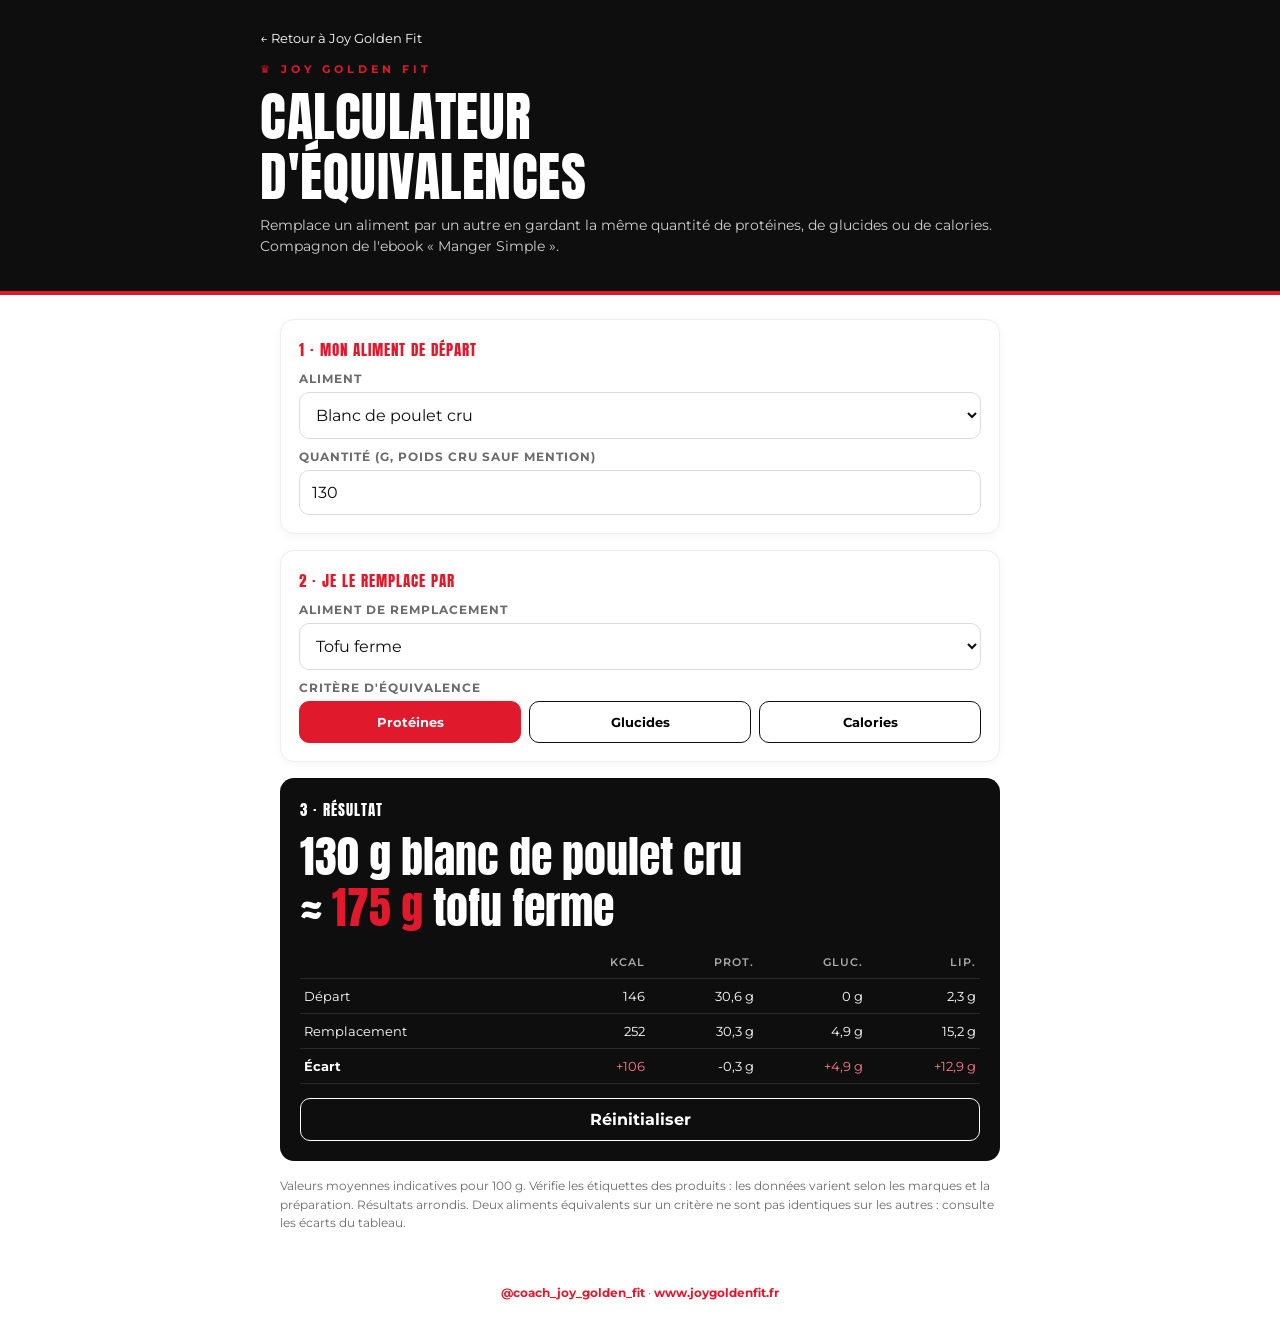
==== equivalences-alimentaires/index.html @ 789da6c4 "Add standalone responsive equivalence calculator page" ====
<!doctype html>
<html lang="fr"><head><meta charset="utf-8"><meta name="viewport" content="width=device-width,initial-scale=1">
<title>Calculateur d'équivalences · Joy Golden Fit</title>
<link rel="preconnect" href="https://fonts.googleapis.com"><link href="https://fonts.googleapis.com/css2?family=Anton&family=Montserrat:wght@400;600;700&display=swap" rel="stylesheet">
<style>
:root{--r:#E1192C;--k:#0E0E0E;--g:#6b6b6b;--l:#f4f1f1}
*{box-sizing:border-box}body{margin:0;font-family:Montserrat,system-ui,sans-serif;color:var(--k);background:#fff}
header{background:var(--k);color:#fff;padding:28px 20px 34px;border-bottom:4px solid var(--r)}
.wrap{max-width:760px;margin:0 auto}
.tag{font-size:11px;letter-spacing:4px;color:var(--r);font-weight:700}
h1{font-family:Anton,Impact,sans-serif;font-weight:400;font-size:clamp(34px,8vw,54px);line-height:1.12;margin:10px 0 8px;letter-spacing:.5px}
header p{color:#cfcfcf;font-size:14px;line-height:1.5;margin:0}
main{padding:24px 20px 40px}
.card{border:1px solid #eee;border-radius:14px;padding:18px;margin-bottom:16px;background:#fff;box-shadow:0 2px 10px rgba(0,0,0,.04)}
.step{font-family:Anton,Impact,sans-serif;color:var(--r);font-size:15px;letter-spacing:1px;margin-bottom:10px}
label{display:block;font-size:12px;font-weight:700;letter-spacing:1px;color:var(--g);margin:10px 0 6px;text-transform:uppercase}
select,input{width:100%;font:inherit;font-size:16px;padding:12px;border:1.5px solid #ddd;border-radius:10px;background:#fff;color:var(--k)}
select:focus,input:focus{outline:none;border-color:var(--r)}
.crit{display:grid;grid-template-columns:repeat(3,1fr);gap:8px}
.crit button{font:inherit;font-weight:700;font-size:13px;padding:12px 6px;border-radius:10px;border:1.5px solid var(--k);background:#fff;cursor:pointer}
.crit button[aria-pressed=true]{background:var(--r);border-color:var(--r);color:#fff}
.res{background:var(--k);color:#fff;border-radius:14px;padding:20px}
.big{font-family:Anton,Impact,sans-serif;font-size:clamp(30px,8vw,44px);line-height:1.15}
.big span{color:var(--r)}
table{width:100%;border-collapse:collapse;margin-top:14px;font-size:14px}
th,td{padding:9px 4px;white-space:nowrap;font-size:13px;text-align:right;border-bottom:1px solid #2a2a2a}th:first-child,td:first-child{text-align:left}
th{color:#aaa;font-size:11px;letter-spacing:1px;font-weight:600}
.pos{color:#ff7a86}.neg{color:#8fd19e}
.reset{margin-top:14px;font:inherit;font-weight:700;background:none;color:#fff;border:1.5px solid #fff;border-radius:10px;padding:11px 16px;cursor:pointer;width:100%}
.note{font-size:12px;color:var(--g);line-height:1.55}
footer{text-align:center;font-size:12px;color:var(--g);padding:0 20px 30px}footer a{color:var(--r);font-weight:700;text-decoration:none}
@media(max-width:420px){th,td{font-size:11px;padding:8px 2px}.res{padding:12px}.crit button{font-size:11px}}
</style></head><body>
<header><div class="wrap"><a href="../index.html" style="display:inline-block;color:white;text-decoration:none;font-size:13px;margin-bottom:16px">← Retour à Joy Golden Fit</a><div class="tag">♛ JOY GOLDEN FIT</div><h1>CALCULATEUR<br>D'ÉQUIVALENCES</h1><p>Remplace un aliment par un autre en gardant la même quantité de protéines, de glucides ou de calories. Compagnon de l'ebook « Manger Simple ».</p></div></header>
<main class="wrap">
<div class="card"><div class="step">1 · MON ALIMENT DE DÉPART</div>
<label for="a">Aliment</label><select id="a"></select>
<label for="q">Quantité (g, poids cru sauf mention)</label><input id="q" type="number" inputmode="decimal" min="1" max="2000" step="any" value="130"></div>
<div class="card"><div class="step">2 · JE LE REMPLACE PAR</div>
<label for="b">Aliment de remplacement</label><select id="b"></select>
<label>Critère d'équivalence</label><div class="crit" role="group"><button type="button" data-c="1" aria-pressed="true">Protéines</button><button type="button" data-c="2" aria-pressed="false">Glucides</button><button type="button" data-c="0" aria-pressed="false">Calories</button></div></div>
<div class="res" aria-live="polite"><div class="step" style="color:#fff">3 · RÉSULTAT</div><div class="big" id="out"></div><div id="warn" class="note" style="color:#ccc;margin-top:6px"></div>
<table><thead><tr><th></th><th>KCAL</th><th>PROT.</th><th>GLUC.</th><th>LIP.</th></tr></thead><tbody id="tb"></tbody></table>
<button class="reset" id="r">Réinitialiser</button></div>
<p class="note" style="margin-top:16px">Valeurs moyennes indicatives pour 100 g. Vérifie les étiquettes des produits : les données varient selon les marques et la préparation. Résultats arrondis. Deux aliments équivalents sur un critère ne sont pas identiques sur les autres : consulte les écarts du tableau.</p>
</main>
<footer><a href="https://www.instagram.com/coach_joy_golden_fit/">@coach_joy_golden_fit</a> · <a href="https://www.joygoldenfit.fr">www.joygoldenfit.fr</a></footer>
<script src="foods.js"></script><script src="app.js"></script>
</body></html>
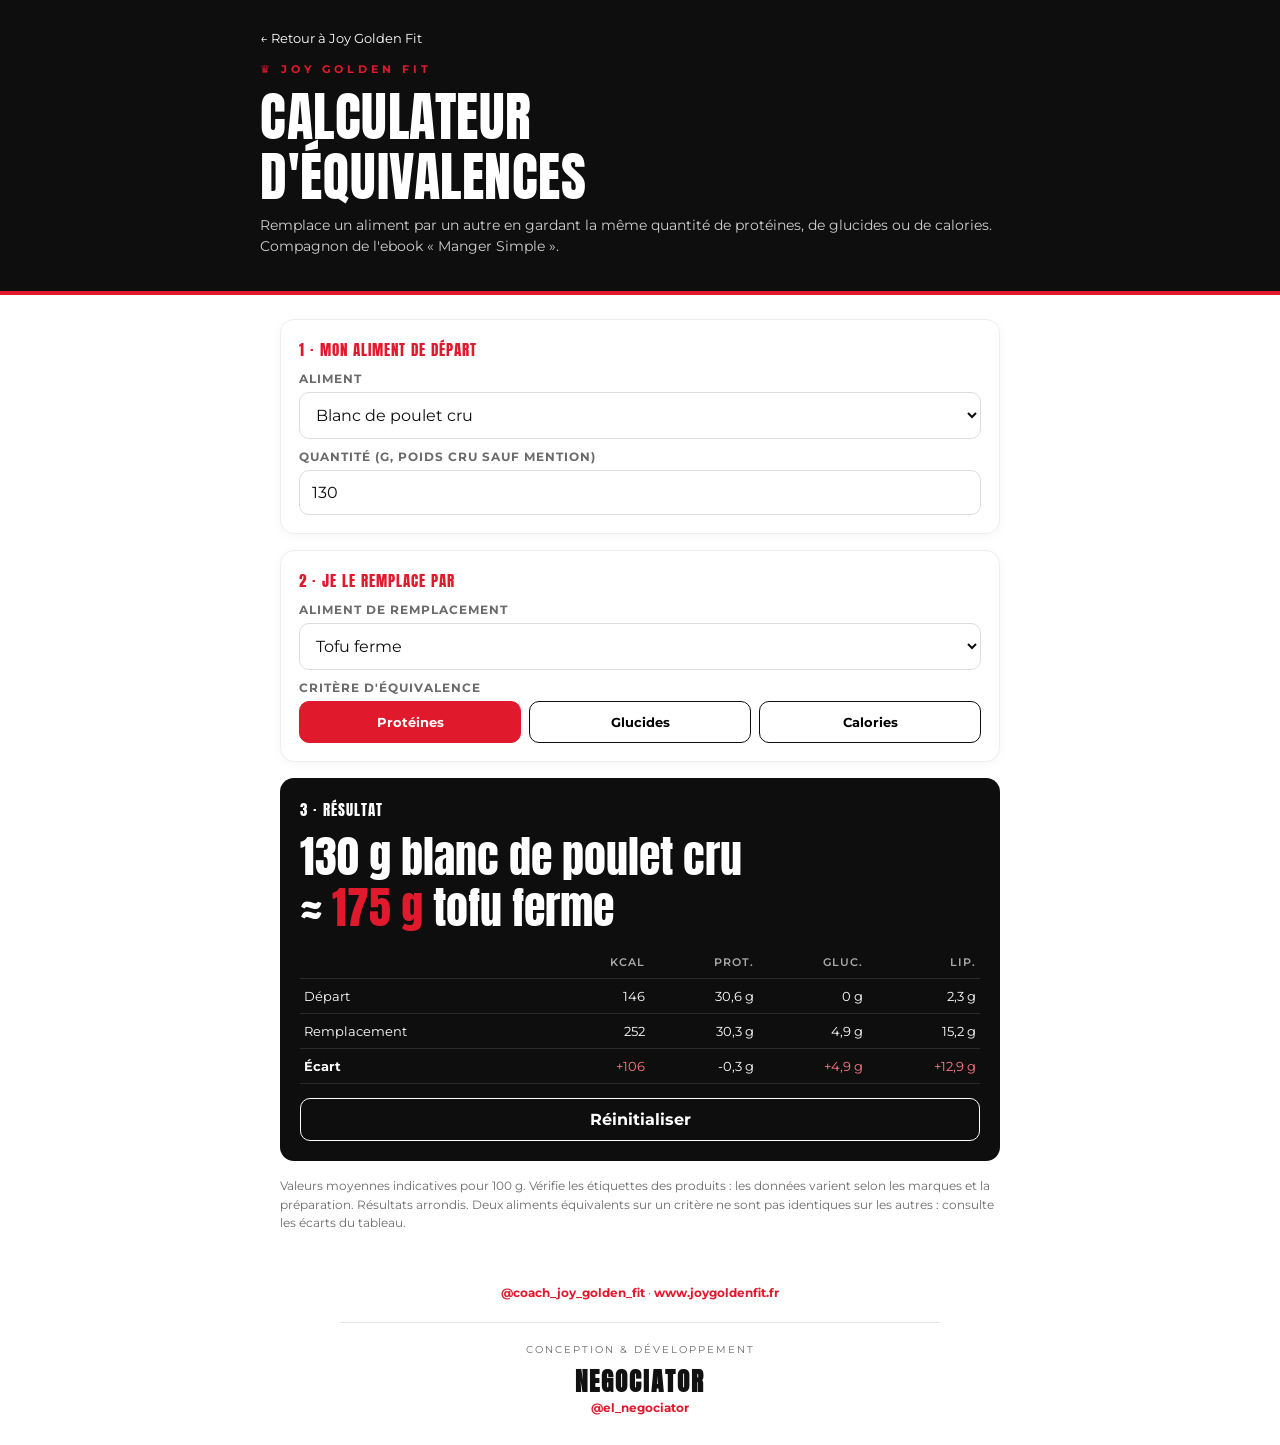
==== commit 05bf54e2: "Credit NEGOCIATOR with Instagram link in calculator footer" ====
--- a/equivalences-alimentaires/index.html
+++ b/equivalences-alimentaires/index.html
@@ -44,6 +44,6 @@
 <button class="reset" id="r">Réinitialiser</button></div>
 <p class="note" style="margin-top:16px">Valeurs moyennes indicatives pour 100 g. Vérifie les étiquettes des produits : les données varient selon les marques et la préparation. Résultats arrondis. Deux aliments équivalents sur un critère ne sont pas identiques sur les autres : consulte les écarts du tableau.</p>
 </main>
-<footer><a href="https://www.instagram.com/coach_joy_golden_fit/">@coach_joy_golden_fit</a> · <a href="https://www.joygoldenfit.fr">www.joygoldenfit.fr</a></footer>
+<footer><a href="https://www.instagram.com/coach_joy_golden_fit/">@coach_joy_golden_fit</a> · <a href="https://www.joygoldenfit.fr">www.joygoldenfit.fr</a><div style="margin:22px auto 0;padding-top:18px;border-top:1px solid #e5e5e5;max-width:600px"><span style="font-size:10px;letter-spacing:2px;text-transform:uppercase">Conception &amp; développement</span><div style="margin-top:7px"><a href="https://www.instagram.com/el_negociator/" target="_blank" rel="noopener noreferrer" style="font-family:Anton,Impact,sans-serif;font-size:25px;letter-spacing:2px;color:#111">NEGOCIATOR</a></div><a href="https://www.instagram.com/el_negociator/" target="_blank" rel="noopener noreferrer">@el_negociator</a></div></footer>
 <script src="foods.js"></script><script src="app.js"></script>
 </body></html>
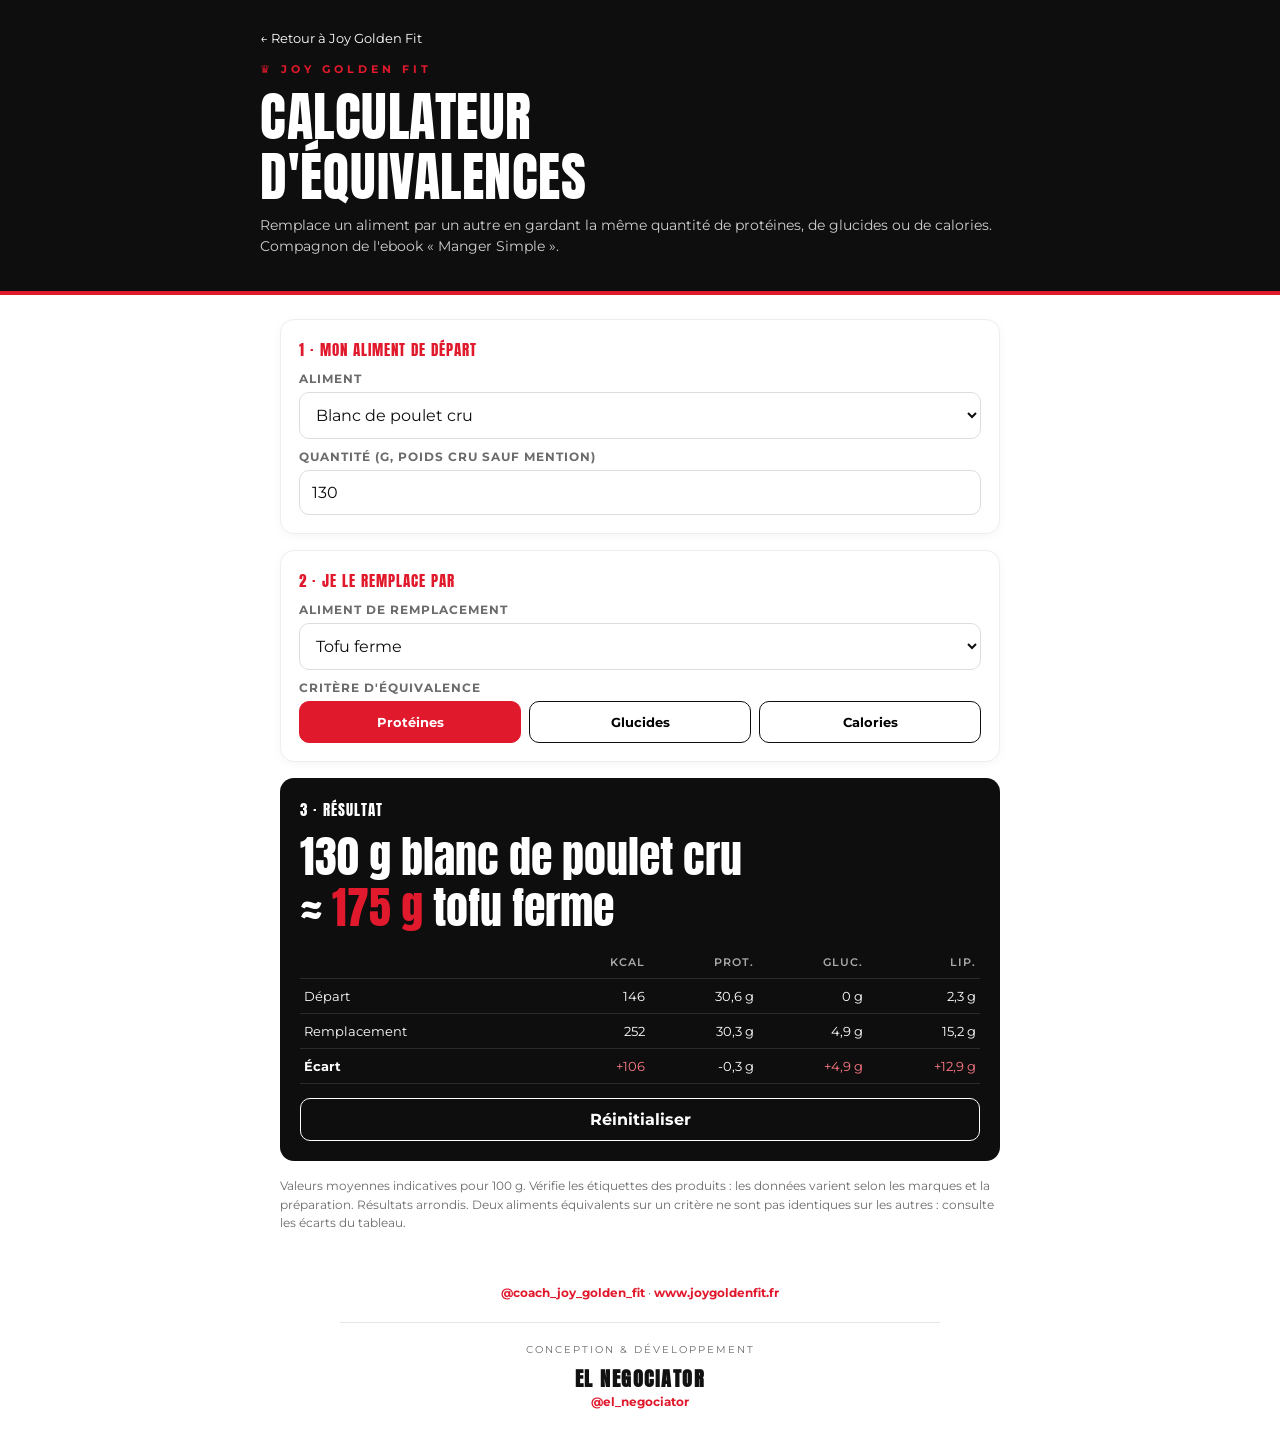
==== commit b05bf079: "Refine credit to EL NEGOCIATOR with smaller premium typography" ====
--- a/equivalences-alimentaires/index.html
+++ b/equivalences-alimentaires/index.html
@@ -44,6 +44,6 @@
 <button class="reset" id="r">Réinitialiser</button></div>
 <p class="note" style="margin-top:16px">Valeurs moyennes indicatives pour 100 g. Vérifie les étiquettes des produits : les données varient selon les marques et la préparation. Résultats arrondis. Deux aliments équivalents sur un critère ne sont pas identiques sur les autres : consulte les écarts du tableau.</p>
 </main>
-<footer><a href="https://www.instagram.com/coach_joy_golden_fit/">@coach_joy_golden_fit</a> · <a href="https://www.joygoldenfit.fr">www.joygoldenfit.fr</a><div style="margin:22px auto 0;padding-top:18px;border-top:1px solid #e5e5e5;max-width:600px"><span style="font-size:10px;letter-spacing:2px;text-transform:uppercase">Conception &amp; développement</span><div style="margin-top:7px"><a href="https://www.instagram.com/el_negociator/" target="_blank" rel="noopener noreferrer" style="font-family:Anton,Impact,sans-serif;font-size:25px;letter-spacing:2px;color:#111">NEGOCIATOR</a></div><a href="https://www.instagram.com/el_negociator/" target="_blank" rel="noopener noreferrer">@el_negociator</a></div></footer>
+<footer><a href="https://www.instagram.com/coach_joy_golden_fit/">@coach_joy_golden_fit</a> · <a href="https://www.joygoldenfit.fr">www.joygoldenfit.fr</a><div style="margin:22px auto 0;padding-top:18px;border-top:1px solid #e5e5e5;max-width:600px"><span style="font-size:10px;letter-spacing:2px;text-transform:uppercase">Conception &amp; développement</span><div style="margin-top:7px"><a href="https://www.instagram.com/el_negociator/" target="_blank" rel="noopener noreferrer" style="font-family:Anton,Impact,sans-serif;font-size:20px;letter-spacing:1.5px;color:#111">EL NEGOCIATOR</a></div><a href="https://www.instagram.com/el_negociator/" target="_blank" rel="noopener noreferrer">@el_negociator</a></div></footer>
 <script src="foods.js"></script><script src="app.js"></script>
 </body></html>
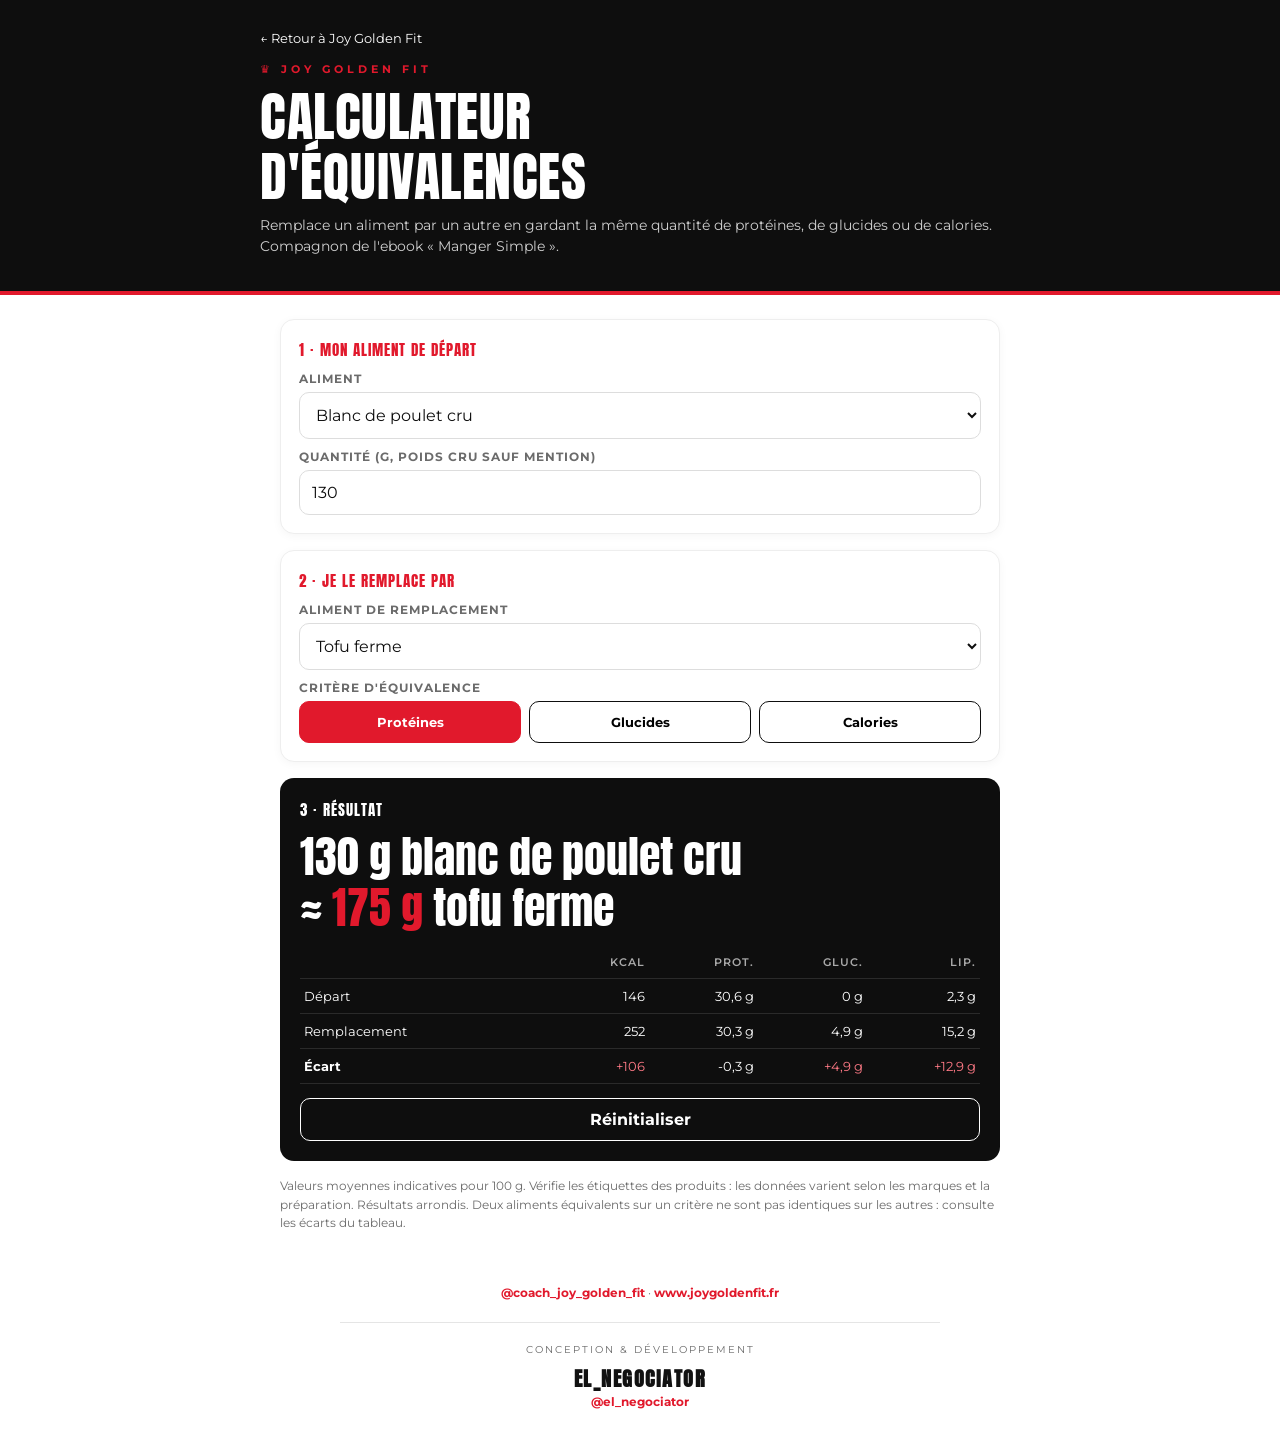
==== commit d70a895d: "Use exact EL_NEGOCIATOR branding in calculator footer" ====
--- a/equivalences-alimentaires/index.html
+++ b/equivalences-alimentaires/index.html
@@ -44,6 +44,6 @@
 <button class="reset" id="r">Réinitialiser</button></div>
 <p class="note" style="margin-top:16px">Valeurs moyennes indicatives pour 100 g. Vérifie les étiquettes des produits : les données varient selon les marques et la préparation. Résultats arrondis. Deux aliments équivalents sur un critère ne sont pas identiques sur les autres : consulte les écarts du tableau.</p>
 </main>
-<footer><a href="https://www.instagram.com/coach_joy_golden_fit/">@coach_joy_golden_fit</a> · <a href="https://www.joygoldenfit.fr">www.joygoldenfit.fr</a><div style="margin:22px auto 0;padding-top:18px;border-top:1px solid #e5e5e5;max-width:600px"><span style="font-size:10px;letter-spacing:2px;text-transform:uppercase">Conception &amp; développement</span><div style="margin-top:7px"><a href="https://www.instagram.com/el_negociator/" target="_blank" rel="noopener noreferrer" style="font-family:Anton,Impact,sans-serif;font-size:20px;letter-spacing:1.5px;color:#111">EL NEGOCIATOR</a></div><a href="https://www.instagram.com/el_negociator/" target="_blank" rel="noopener noreferrer">@el_negociator</a></div></footer>
+<footer><a href="https://www.instagram.com/coach_joy_golden_fit/">@coach_joy_golden_fit</a> · <a href="https://www.joygoldenfit.fr">www.joygoldenfit.fr</a><div style="margin:22px auto 0;padding-top:18px;border-top:1px solid #e5e5e5;max-width:600px"><span style="font-size:10px;letter-spacing:2px;text-transform:uppercase">Conception &amp; développement</span><div style="margin-top:7px"><a href="https://www.instagram.com/el_negociator/" target="_blank" rel="noopener noreferrer" style="font-family:Anton,Impact,sans-serif;font-size:20px;letter-spacing:1.5px;color:#111">EL_NEGOCIATOR</a></div><a href="https://www.instagram.com/el_negociator/" target="_blank" rel="noopener noreferrer">@el_negociator</a></div></footer>
 <script src="foods.js"></script><script src="app.js"></script>
 </body></html>
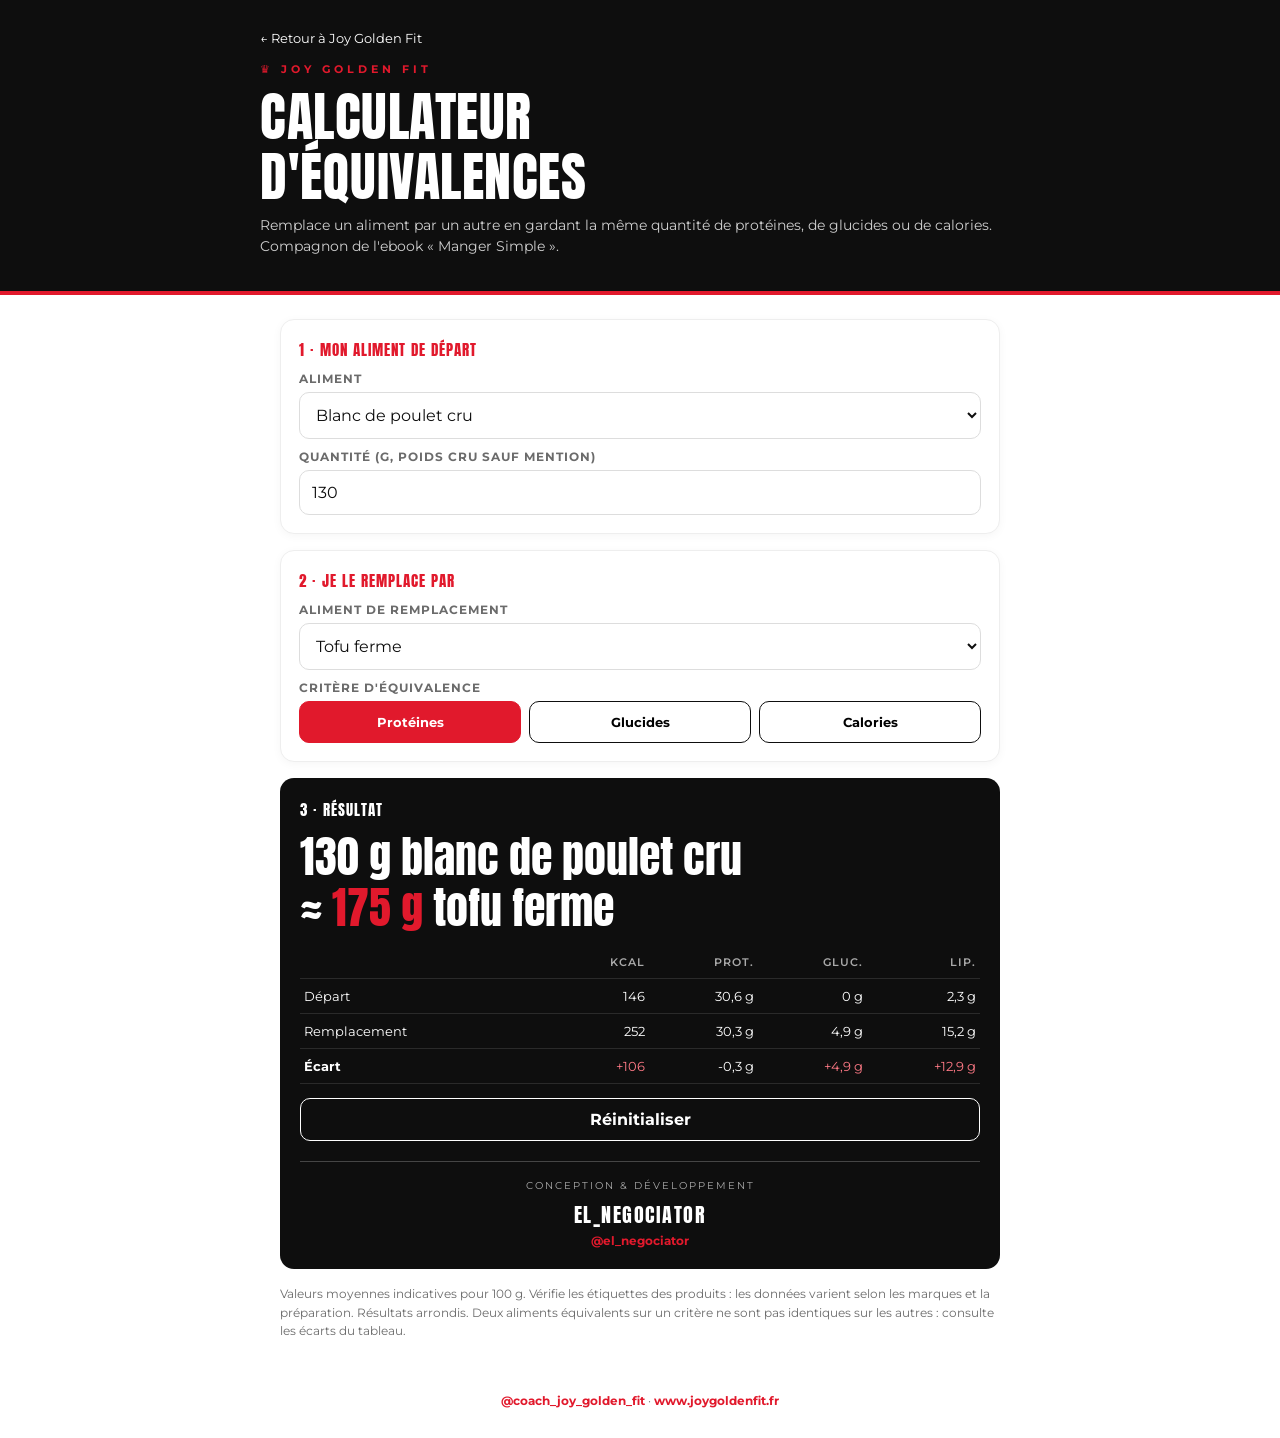
==== commit c06f06c1: "Move EL_NEGOCIATOR credit into result panel below reset button" ====
--- a/equivalences-alimentaires/index.html
+++ b/equivalences-alimentaires/index.html
@@ -41,9 +41,9 @@
 <label>Critère d'équivalence</label><div class="crit" role="group"><button type="button" data-c="1" aria-pressed="true">Protéines</button><button type="button" data-c="2" aria-pressed="false">Glucides</button><button type="button" data-c="0" aria-pressed="false">Calories</button></div></div>
 <div class="res" aria-live="polite"><div class="step" style="color:#fff">3 · RÉSULTAT</div><div class="big" id="out"></div><div id="warn" class="note" style="color:#ccc;margin-top:6px"></div>
 <table><thead><tr><th></th><th>KCAL</th><th>PROT.</th><th>GLUC.</th><th>LIP.</th></tr></thead><tbody id="tb"></tbody></table>
-<button class="reset" id="r">Réinitialiser</button></div>
+<button class="reset" id="r">Réinitialiser</button><div class="credit" style="text-align:center;margin-top:20px;padding-top:17px;border-top:1px solid #454545"><div style="color:#aaa;font-size:10px;letter-spacing:2px;text-transform:uppercase">Conception &amp; développement</div><div style="margin-top:7px"><a href="https://www.instagram.com/el_negociator/" target="_blank" rel="noopener noreferrer" style="font-family:Anton,Impact,sans-serif;font-size:20px;letter-spacing:1.5px;color:#fff;text-decoration:none">EL_NEGOCIATOR</a></div><a href="https://www.instagram.com/el_negociator/" target="_blank" rel="noopener noreferrer" style="color:#E1192C;font-size:12px;font-weight:700;text-decoration:none">@el_negociator</a></div></div>
 <p class="note" style="margin-top:16px">Valeurs moyennes indicatives pour 100 g. Vérifie les étiquettes des produits : les données varient selon les marques et la préparation. Résultats arrondis. Deux aliments équivalents sur un critère ne sont pas identiques sur les autres : consulte les écarts du tableau.</p>
 </main>
-<footer><a href="https://www.instagram.com/coach_joy_golden_fit/">@coach_joy_golden_fit</a> · <a href="https://www.joygoldenfit.fr">www.joygoldenfit.fr</a><div style="margin:22px auto 0;padding-top:18px;border-top:1px solid #e5e5e5;max-width:600px"><span style="font-size:10px;letter-spacing:2px;text-transform:uppercase">Conception &amp; développement</span><div style="margin-top:7px"><a href="https://www.instagram.com/el_negociator/" target="_blank" rel="noopener noreferrer" style="font-family:Anton,Impact,sans-serif;font-size:20px;letter-spacing:1.5px;color:#111">EL_NEGOCIATOR</a></div><a href="https://www.instagram.com/el_negociator/" target="_blank" rel="noopener noreferrer">@el_negociator</a></div></footer>
+<footer><a href="https://www.instagram.com/coach_joy_golden_fit/">@coach_joy_golden_fit</a> · <a href="https://www.joygoldenfit.fr">www.joygoldenfit.fr</a></footer>
 <script src="foods.js"></script><script src="app.js"></script>
 </body></html>
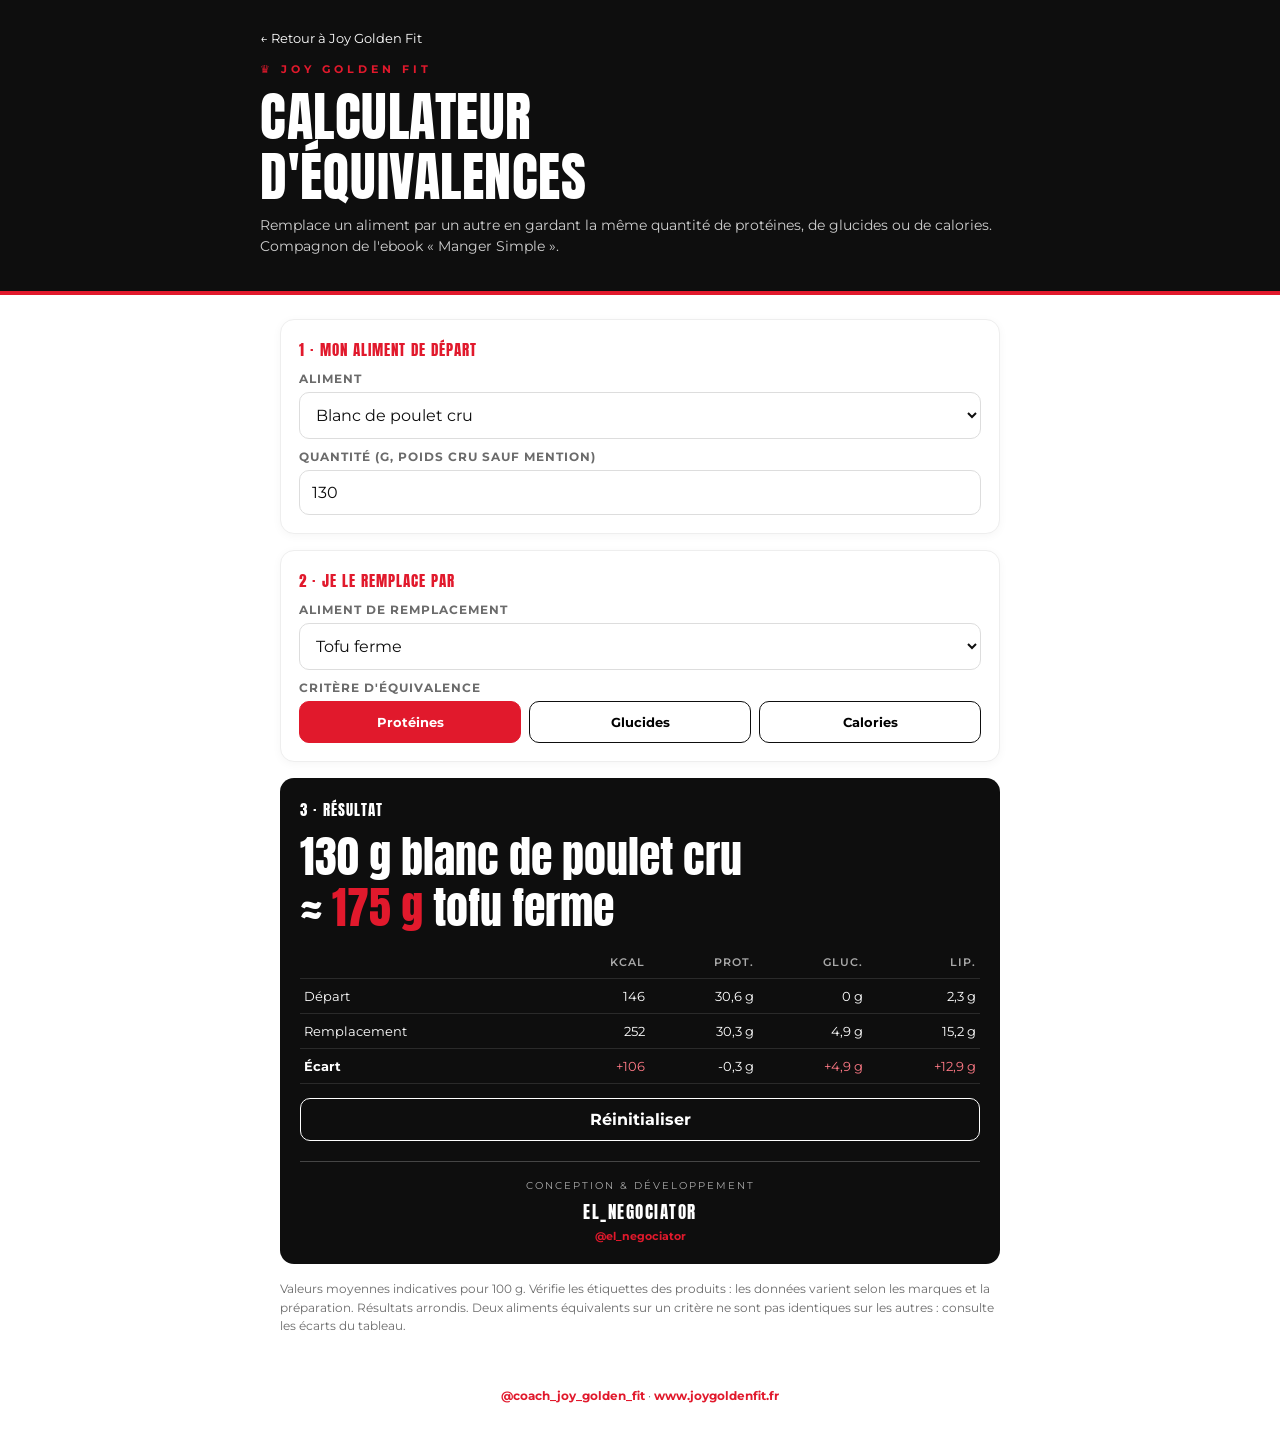
==== commit 7d3863ef: "Reduce EL_NEGOCIATOR credit typography for a subtler mobile layout" ====
--- a/equivalences-alimentaires/index.html
+++ b/equivalences-alimentaires/index.html
@@ -41,7 +41,7 @@
 <label>Critère d'équivalence</label><div class="crit" role="group"><button type="button" data-c="1" aria-pressed="true">Protéines</button><button type="button" data-c="2" aria-pressed="false">Glucides</button><button type="button" data-c="0" aria-pressed="false">Calories</button></div></div>
 <div class="res" aria-live="polite"><div class="step" style="color:#fff">3 · RÉSULTAT</div><div class="big" id="out"></div><div id="warn" class="note" style="color:#ccc;margin-top:6px"></div>
 <table><thead><tr><th></th><th>KCAL</th><th>PROT.</th><th>GLUC.</th><th>LIP.</th></tr></thead><tbody id="tb"></tbody></table>
-<button class="reset" id="r">Réinitialiser</button><div class="credit" style="text-align:center;margin-top:20px;padding-top:17px;border-top:1px solid #454545"><div style="color:#aaa;font-size:10px;letter-spacing:2px;text-transform:uppercase">Conception &amp; développement</div><div style="margin-top:7px"><a href="https://www.instagram.com/el_negociator/" target="_blank" rel="noopener noreferrer" style="font-family:Anton,Impact,sans-serif;font-size:20px;letter-spacing:1.5px;color:#fff;text-decoration:none">EL_NEGOCIATOR</a></div><a href="https://www.instagram.com/el_negociator/" target="_blank" rel="noopener noreferrer" style="color:#E1192C;font-size:12px;font-weight:700;text-decoration:none">@el_negociator</a></div></div>
+<button class="reset" id="r">Réinitialiser</button><div class="credit" style="text-align:center;margin-top:20px;padding-top:17px;border-top:1px solid #454545"><div style="color:#aaa;font-size:10px;letter-spacing:2px;text-transform:uppercase">Conception &amp; développement</div><div style="margin-top:7px"><a href="https://www.instagram.com/el_negociator/" target="_blank" rel="noopener noreferrer" style="font-family:Anton,Impact,sans-serif;font-size:17px;letter-spacing:1.5px;color:#fff;text-decoration:none">EL_NEGOCIATOR</a></div><a href="https://www.instagram.com/el_negociator/" target="_blank" rel="noopener noreferrer" style="color:#E1192C;font-size:11px;font-weight:700;text-decoration:none">@el_negociator</a></div></div>
 <p class="note" style="margin-top:16px">Valeurs moyennes indicatives pour 100 g. Vérifie les étiquettes des produits : les données varient selon les marques et la préparation. Résultats arrondis. Deux aliments équivalents sur un critère ne sont pas identiques sur les autres : consulte les écarts du tableau.</p>
 </main>
 <footer><a href="https://www.instagram.com/coach_joy_golden_fit/">@coach_joy_golden_fit</a> · <a href="https://www.joygoldenfit.fr">www.joygoldenfit.fr</a></footer>
